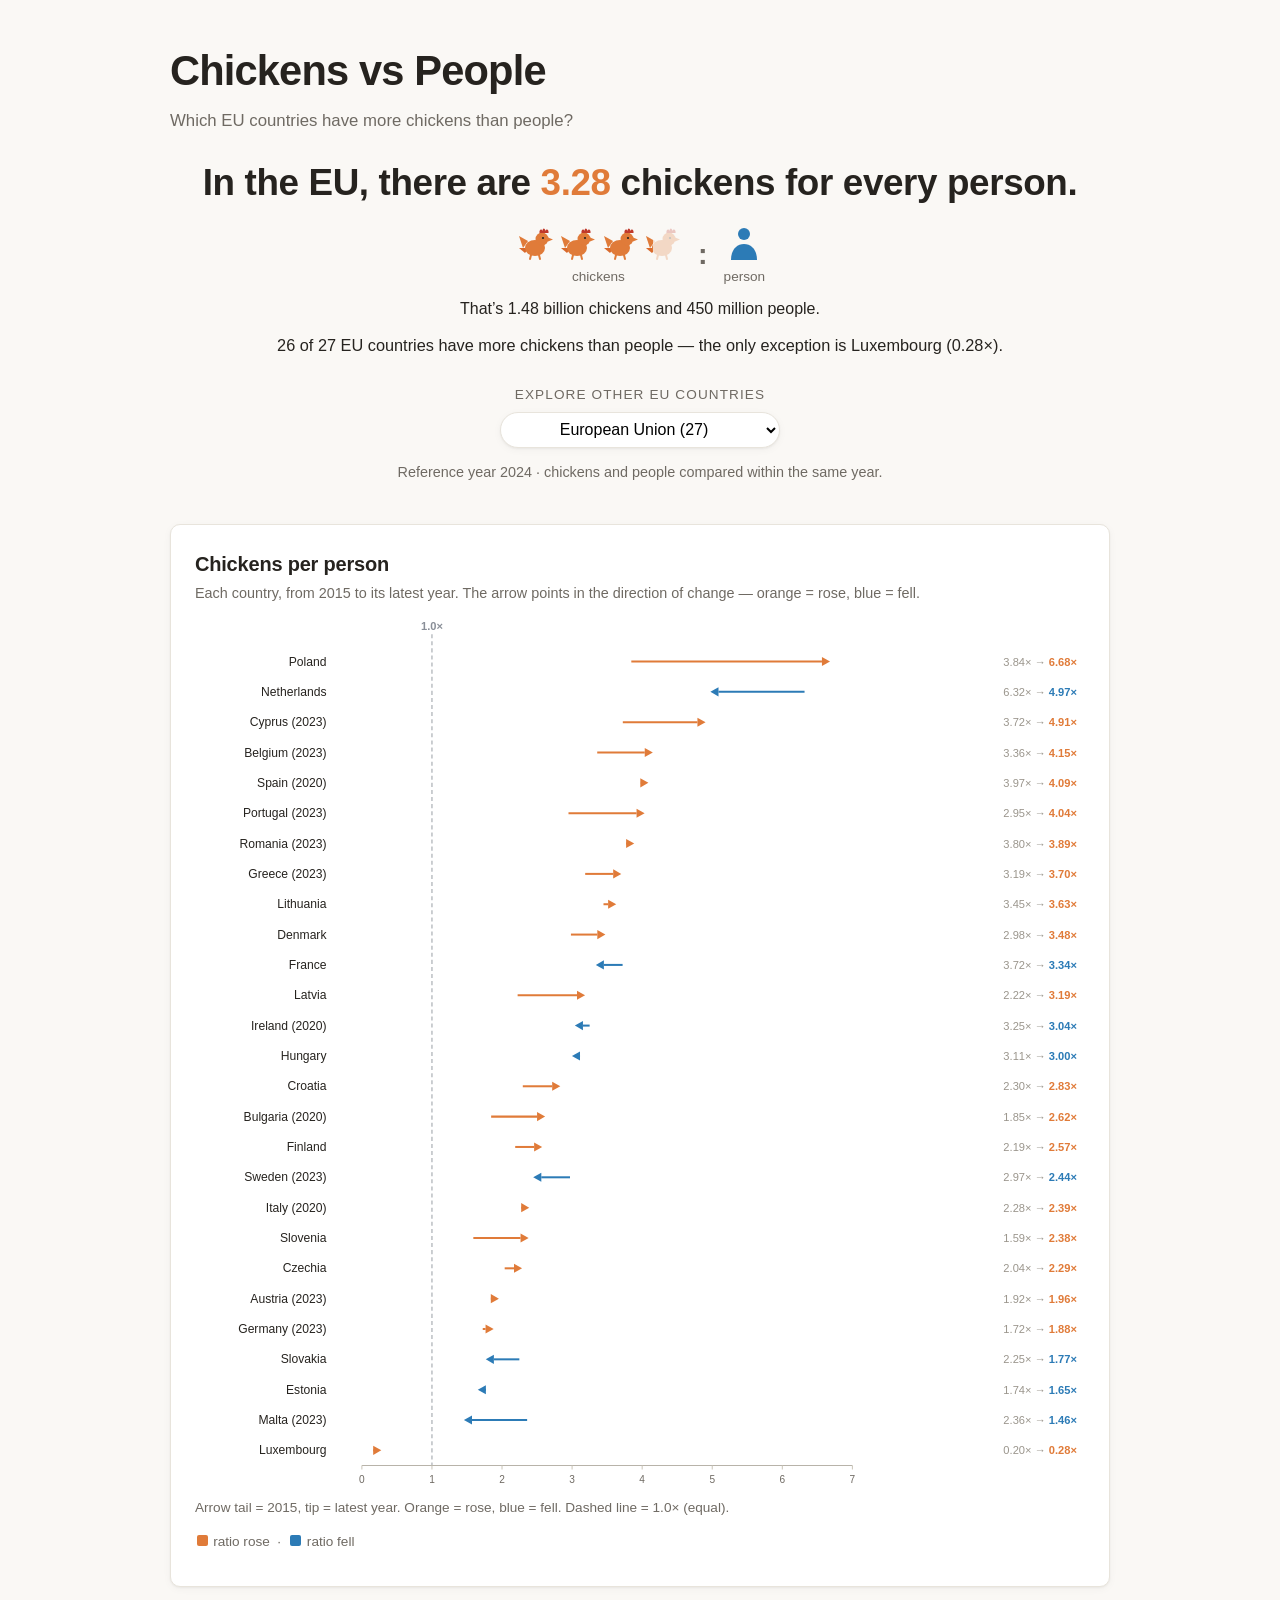
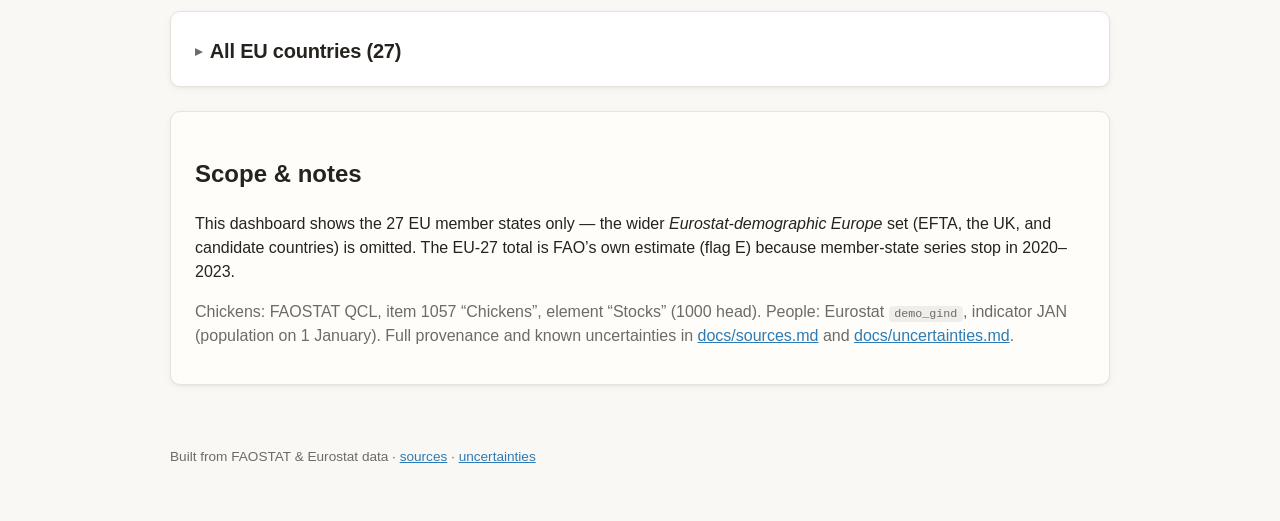
==== index.html @ c8134cc0 "Make the slopegraph responsive on mobile Below 800px render a readable HTML list (15px text, name + " ====
<!DOCTYPE html>
<html lang="en">
<head>
  <meta charset="UTF-8" />
  <meta name="viewport" content="width=device-width, initial-scale=1" />
  <title>Chickens vs People — EU</title>
  <meta name="description" content="Which EU countries have more chickens than people?" />
  <link rel="stylesheet" href="index.css?v=4" />
</head>
<body>
  <svg width="0" height="0" style="position:absolute" aria-hidden="true">
    <defs>
      <symbol id="icon-chicken" viewBox="0 0 40 40">
        <path d="M13 20 L4 15 L8 27 Z" fill="#e07b39"/>
        <path d="M14 27 L4 27 L10 32 Z" fill="#d96a2c"/>
        <line x1="16" y1="34" x2="15" y2="38" stroke="#e07b39" stroke-width="2" stroke-linecap="round"/>
        <line x1="24" y1="34" x2="25" y2="38" stroke="#e07b39" stroke-width="2" stroke-linecap="round"/>
        <ellipse cx="20" cy="27" rx="10" ry="8" fill="#e07b39"/>
        <circle cx="27" cy="18" r="6.5" fill="#e07b39"/>
        <path d="M24.5 12 C24 8.5 26.5 7.5 27.5 10 C27.5 6.5 30 6.5 30.5 10 C31.5 7.5 34 8.5 33.5 12 Z" fill="#c0392b"/>
        <path d="M33 16.5 L38 18.5 L33 20.5 Z" fill="#e07b39"/>
        <circle cx="28" cy="17" r="1.1" fill="#26231f"/>
      </symbol>
      <symbol id="icon-person" viewBox="0 0 40 40">
        <circle cx="20" cy="13" r="6" fill="#2c7bb6"/>
        <path d="M7 39 C7 29 12.5 23 20 23 C27.5 23 33 29 33 39 Z" fill="#2c7bb6"/>
      </symbol>
    </defs>
  </svg>

  <header class="masthead">
    <h1>Chickens&nbsp;vs&nbsp;People</h1>
    <p class="subtitle">Which EU countries have more chickens than people?</p>
  </header>

  <div id="load-error" class="banner" hidden>
    <strong>Couldn't load the data.</strong>
    <p id="load-error-detail"></p>
    <p>If you opened this page directly from disk (<code>file://</code>), your browser blocks
      <code>fetch()</code>. Serve the repo root instead — e.g. <code>python3 -m http.server</code>
      in the project root, then open <code>http://localhost:8000/dashboard/</code> —
      or view it on GitHub Pages.</p>
  </div>

  <main id="app" hidden>
    <section class="hero">
      <p class="hero__headline">In <span id="hero-who">the EU</span>, there are
        <span id="hero-ratio" class="hero__big">3.28</span>&nbsp;chickens for every&nbsp;person.</p>
      <div class="pictogram" role="img" aria-label="chickens for every person">
        <div class="pictogram__side">
          <div class="pictogram__icons" id="pictogram-icons"></div>
          <span class="pictogram__cap">chickens</span>
        </div>
        <span class="pictogram__sep">:</span>
        <div class="pictogram__side">
          <div class="pictogram__icons">
            <svg class="picto" viewBox="0 0 40 40" width="40" height="40"><use href="#icon-person"/></svg>
          </div>
          <span class="pictogram__cap">person</span>
        </div>
      </div>
      <p id="hero-eu" class="hero__eu"></p>
      <p id="hero-countline" class="hero__countline"></p>
      <div class="hero__explore">
        <label class="hero__explore-label" for="country-select">Explore other EU countries</label>
        <select id="country-select" aria-label="Select a country"></select>
      </div>
      <p id="hero-meta" class="hero__meta muted"></p>
    </section>

    <section class="panel">
      <div class="panel__head">
        <h2>Chickens per person</h2>
        <p class="muted">Each country, from 2015 to its latest year. The arrow points in the direction of
          change — orange = rose, blue = fell.</p>
      </div>
      <div id="slopechart" class="slopechart" role="img"
           aria-label="Chickens per person, 2015 to latest, by EU country"></div>
      <p class="muted chart-note">
        <span class="legend-dot legend-dot--up"></span> ratio rose &nbsp;&middot;&nbsp;
        <span class="legend-dot legend-dot--down"></span> ratio fell
      </p>
    </section>

    <section class="panel">
      <details class="accordion">
        <summary>All EU countries (27)</summary>
        <div class="accordion__body">
          <input id="search" class="search" type="search" placeholder="Search countries&hellip;"
                 autocomplete="off" aria-label="Search countries" />
          <div class="table-wrap">
            <table id="table" class="table">
              <thead>
                <tr>
                  <th class="num" scope="col">#</th>
                  <th scope="col" data-sort="name">Country</th>
                  <th class="num" scope="col" data-sort="year">Year</th>
                  <th class="num" scope="col" data-sort="chickens">Chickens</th>
                  <th class="num" scope="col" data-sort="population">People</th>
                  <th class="num" scope="col" data-sort="ratio">Ratio</th>
                </tr>
              </thead>
              <tbody id="tbody"></tbody>
            </table>
          </div>
          <p class="muted table-note">Click a column header to sort. A year badge marks a country whose
            chicken figure is from before 2024 (its FAOSTAT series ends there).</p>
        </div>
      </details>
    </section>

    <section class="panel note">
      <h2>Scope &amp; notes</h2>
      <p id="scope-note"></p>
      <p class="muted">Chickens: FAOSTAT QCL, item 1057 &ldquo;Chickens&rdquo;, element
        &ldquo;Stocks&rdquo; (1000 head). People: Eurostat <code>demo_gind</code>, indicator JAN
        (population on 1 January). Full provenance and known uncertainties in
        <a href="../docs/sources.md">docs/sources.md</a> and
        <a href="../docs/uncertainties.md">docs/uncertainties.md</a>.</p>
    </section>
  </main>

  <footer class="footer">
    <p>Built from FAOSTAT &amp; Eurostat data &middot;
      <a href="../docs/sources.md">sources</a> &middot;
      <a href="../docs/uncertainties.md">uncertainties</a></p>
  </footer>

  <script src="index.js?v=5"></script>
</body>
</html>
---- index.css ----
:root {
  --bg: #faf8f5;
  --panel: #ffffff;
  --ink: #26231f;
  --muted: #6f6a63;
  --line: #e8e4dc;
  --win: #e07b39;   /* orange: more chickens than people */
  --lose: #2c7bb6;  /* blue:  more people than chickens */
  --up: #e07b39;    /* orange: ratio rose */
  --down: #2c7bb6;  /* blue:   ratio fell */
  --threshold: #8a8f98;
  --badge-bg: #f4e2c8;
  --badge-ink: #8a5a16;
  --radius: 10px;
  --shadow: 0 1px 2px rgba(38, 35, 31, 0.05), 0 2px 8px rgba(38, 35, 31, 0.04);
}

* { box-sizing: border-box; }

html { -webkit-text-size-adjust: 100%; }

body {
  margin: 0;
  font-family: -apple-system, BlinkMacSystemFont, "Segoe UI", Roboto, Helvetica, Arial, sans-serif;
  color: var(--ink);
  background: var(--bg);
  line-height: 1.5;
}

a { color: var(--lose); }
a:hover { text-decoration-thickness: 2px; }

.muted { color: var(--muted); }

.masthead {
  max-width: 980px;
  margin: 0 auto;
  padding: 2.5rem 1.25rem 0.25rem;
}
.masthead h1 {
  margin: 0;
  font-size: clamp(1.8rem, 4vw, 2.6rem);
  letter-spacing: -0.02em;
}
.masthead .subtitle {
  margin: 0.35rem 0 0;
  color: var(--muted);
  font-size: 1.05rem;
}

.banner {
  max-width: 980px;
  margin: 1.25rem auto 0;
  padding: 1rem 1.25rem;
  background: #fdeceb;
  border: 1px solid #f3c2bd;
  border-radius: var(--radius);
  color: #7a2a22;
}
.banner p { margin: 0.4rem 0; }
.banner code, .note code, .footer code {
  background: rgba(0, 0, 0, 0.06);
  padding: 0.05rem 0.35rem;
  border-radius: 4px;
  font-size: 0.9em;
}

main {
  max-width: 980px;
  margin: 0 auto;
  padding: 0 1.25rem 3rem;
}

/* ---- Hero ---- */
.hero {
  padding: 1.5rem 0 1rem;
  text-align: center;
}
.hero__headline {
  margin: 0 auto;
  max-width: 26em;
  font-size: clamp(1.5rem, 3.6vw, 2.3rem);
  font-weight: 700;
  letter-spacing: -0.01em;
  line-height: 1.2;
}
.hero__big {
  color: var(--win);
  font-weight: 800;
  font-variant-numeric: tabular-nums;
}
.hero__eu { margin: 0.6rem 0 0; font-size: 1rem; }
.hero__countline { margin: 0.75rem 0 0; font-size: 1.02rem; }

.hero__explore {
  margin-top: 1.75rem;
  display: flex;
  flex-direction: column;
  align-items: center;
  gap: 0.4rem;
}
.hero__explore-label {
  font-size: 0.85rem;
  color: var(--muted);
  text-transform: uppercase;
  letter-spacing: 0.08em;
}
.hero__explore select {
  font: inherit;
  padding: 0.45rem 0.8rem;
  border: 1px solid var(--line);
  border-radius: 999px;
  background: #fff;
  max-width: 280px;
  width: 100%;
  text-align: center;
  cursor: pointer;
  box-shadow: var(--shadow);
}
.hero__explore select:focus { outline: 2px solid var(--lose); outline-offset: 1px; }

.hero__meta { margin: 0.9rem 0 0; font-size: 0.9rem; }

/* ---- Pictogram ---- */
.pictogram {
  display: flex;
  align-items: center;
  justify-content: center;
  gap: 1rem;
  margin: 1rem auto 0;
}
.pictogram__side {
  display: flex;
  flex-direction: column;
  align-items: center;
  gap: 0.35rem;
}
.pictogram__icons {
  display: flex;
  flex-direction: row;
  align-items: center;
  justify-content: center;
  gap: 0.15rem;
  flex-wrap: nowrap;
}
.picto {
  width: 40px;
  height: 40px;
  flex: 0 0 auto;
  display: block;
}
.pictogram__sep {
  font-size: 1.8rem;
  font-weight: 700;
  color: var(--muted);
  line-height: 1;
}
.pictogram__cap {
  font-size: 0.85rem;
  color: var(--muted);
}

/* ---- Panels ---- */
.panel {
  background: var(--panel);
  border: 1px solid var(--line);
  border-radius: var(--radius);
  box-shadow: var(--shadow);
  padding: 1.5rem 1.5rem 1.25rem;
  margin-top: 1.5rem;
}
.panel__head { margin-bottom: 0.5rem; }
.panel__head h2 { margin: 0; font-size: 1.25rem; letter-spacing: -0.01em; }
.panel__head p { margin: 0.25rem 0 0; font-size: 0.9rem; }
.panel.note { background: #fffdf9; }

/* ---- Slopegraph ---- */
.slopechart { margin-top: 0.75rem; }
.slope__svg {
  width: 100%;
  height: auto;
  display: block;
}
.slope-threshold {
  stroke: #9aa0a6;
  stroke-width: 1;
  stroke-dasharray: 4 3;
}
.slope-threshold-label {
  fill: #8a8f98;
  font-size: 11px;
  font-weight: 600;
}
.slope-axis { stroke: #b8b3a9; stroke-width: 1; }
.slope-tick { stroke: #c9c4b8; stroke-width: 1; }
.slope-ticklabel { fill: #6f6a63; font-size: 10px; }
.slope-line { stroke-width: 2; }
.slope-arrow { stroke: none; }
.slope-flat { stroke: #ffffff; stroke-width: 1; }
.slope-name {
  fill: var(--ink);
  font-size: 12px;
}
.slope-vals {
  fill: #9a958c;
  font-size: 11px;
  font-variant-numeric: tabular-nums;
}
.slope-vals--end { font-weight: 600; }
.slope-note { margin-top: 0.4rem; font-size: 0.85rem; }

/* ---- Slopegraph: mobile list ---- */
.m-slope { list-style: none; margin: 0.25rem 0 0; padding: 0; }
.m-slope__row {
  display: flex;
  align-items: center;
  gap: 0.6rem;
  padding: 0.45rem 0;
  border-bottom: 1px solid var(--line);
  font-size: 0.95rem;
}
.m-slope__row:last-child { border-bottom: none; }
.m-slope__name {
  flex: 1 1 auto;
  min-width: 0;
  overflow-wrap: break-word;
  font-weight: 500;
}
.m-slope__vals {
  white-space: nowrap;
  font-variant-numeric: tabular-nums;
  color: var(--muted);
}
.m-slope__vals b { font-weight: 700; }
.m-slope__glyph { font-size: 0.75em; line-height: 1; }

.chart-note { margin-top: 0.75rem; font-size: 0.85rem; }
.legend-dot {
  display: inline-block;
  width: 0.7rem;
  height: 0.7rem;
  border-radius: 2px;
  vertical-align: baseline;
  margin: 0 0.1rem;
}
.legend-dot--up { background: var(--up); }
.legend-dot--down { background: var(--down); }

/* ---- Accordion / table ---- */
.accordion summary {
  cursor: pointer;
  font-size: 1.25rem;
  font-weight: 600;
  letter-spacing: -0.01em;
  list-style: none;
  display: flex;
  align-items: center;
  gap: 0.5rem;
}
.accordion summary::-webkit-details-marker { display: none; }
.accordion summary::before {
  content: '\25B8';
  color: var(--muted);
  font-size: 0.9rem;
  transition: transform 0.15s ease;
}
.accordion[open] summary::before { transform: rotate(90deg); }
.accordion__body { margin-top: 0.9rem; }

.search {
  font: inherit;
  padding: 0.45rem 0.75rem;
  border: 1px solid var(--line);
  border-radius: 8px;
  min-width: 220px;
  margin-bottom: 0.75rem;
}
.search:focus { outline: 2px solid var(--lose); outline-offset: 1px; }

.table-wrap { overflow-x: auto; }
.table {
  width: 100%;
  border-collapse: collapse;
  font-size: 0.92rem;
}
.table th, .table td {
  padding: 0.5rem 0.65rem;
  text-align: left;
  border-bottom: 1px solid var(--line);
  white-space: nowrap;
}
.table th {
  font-weight: 600;
  color: var(--muted);
  font-size: 0.78rem;
  text-transform: uppercase;
  letter-spacing: 0.04em;
  position: sticky;
  top: 0;
  background: var(--panel);
}
.table th.num, .table td.num {
  text-align: right;
  font-variant-numeric: tabular-nums;
}
.table th[data-sort] { cursor: pointer; user-select: none; }
.table th[data-sort]:hover { color: var(--ink); }
.table th[data-dir="desc"]::after { content: " \2193"; }
.table th[data-dir="asc"]::after { content: " \2191"; }

.table tbody tr.row:hover { background: #f6f3ee; }

.table-note { margin-top: 0.75rem; font-size: 0.85rem; }

.year-badge {
  display: inline-block;
  margin-left: 0.4rem;
  padding: 0 0.35rem;
  border-radius: 5px;
  background: var(--badge-bg);
  color: var(--badge-ink);
  font-size: 0.72rem;
  font-weight: 600;
  vertical-align: 0.05em;
}

/* ---- Footer ---- */
.footer {
  max-width: 980px;
  margin: 0 auto;
  padding: 0 1.25rem 2.5rem;
  color: var(--muted);
  font-size: 0.85rem;
}

@media (max-width: 640px) {
  .hero__headline { font-size: 1.3rem; }
  .picto { width: 30px; height: 30px; }
  .table th, .table td { padding: 0.4rem 0.45rem; font-size: 0.85rem; }
}
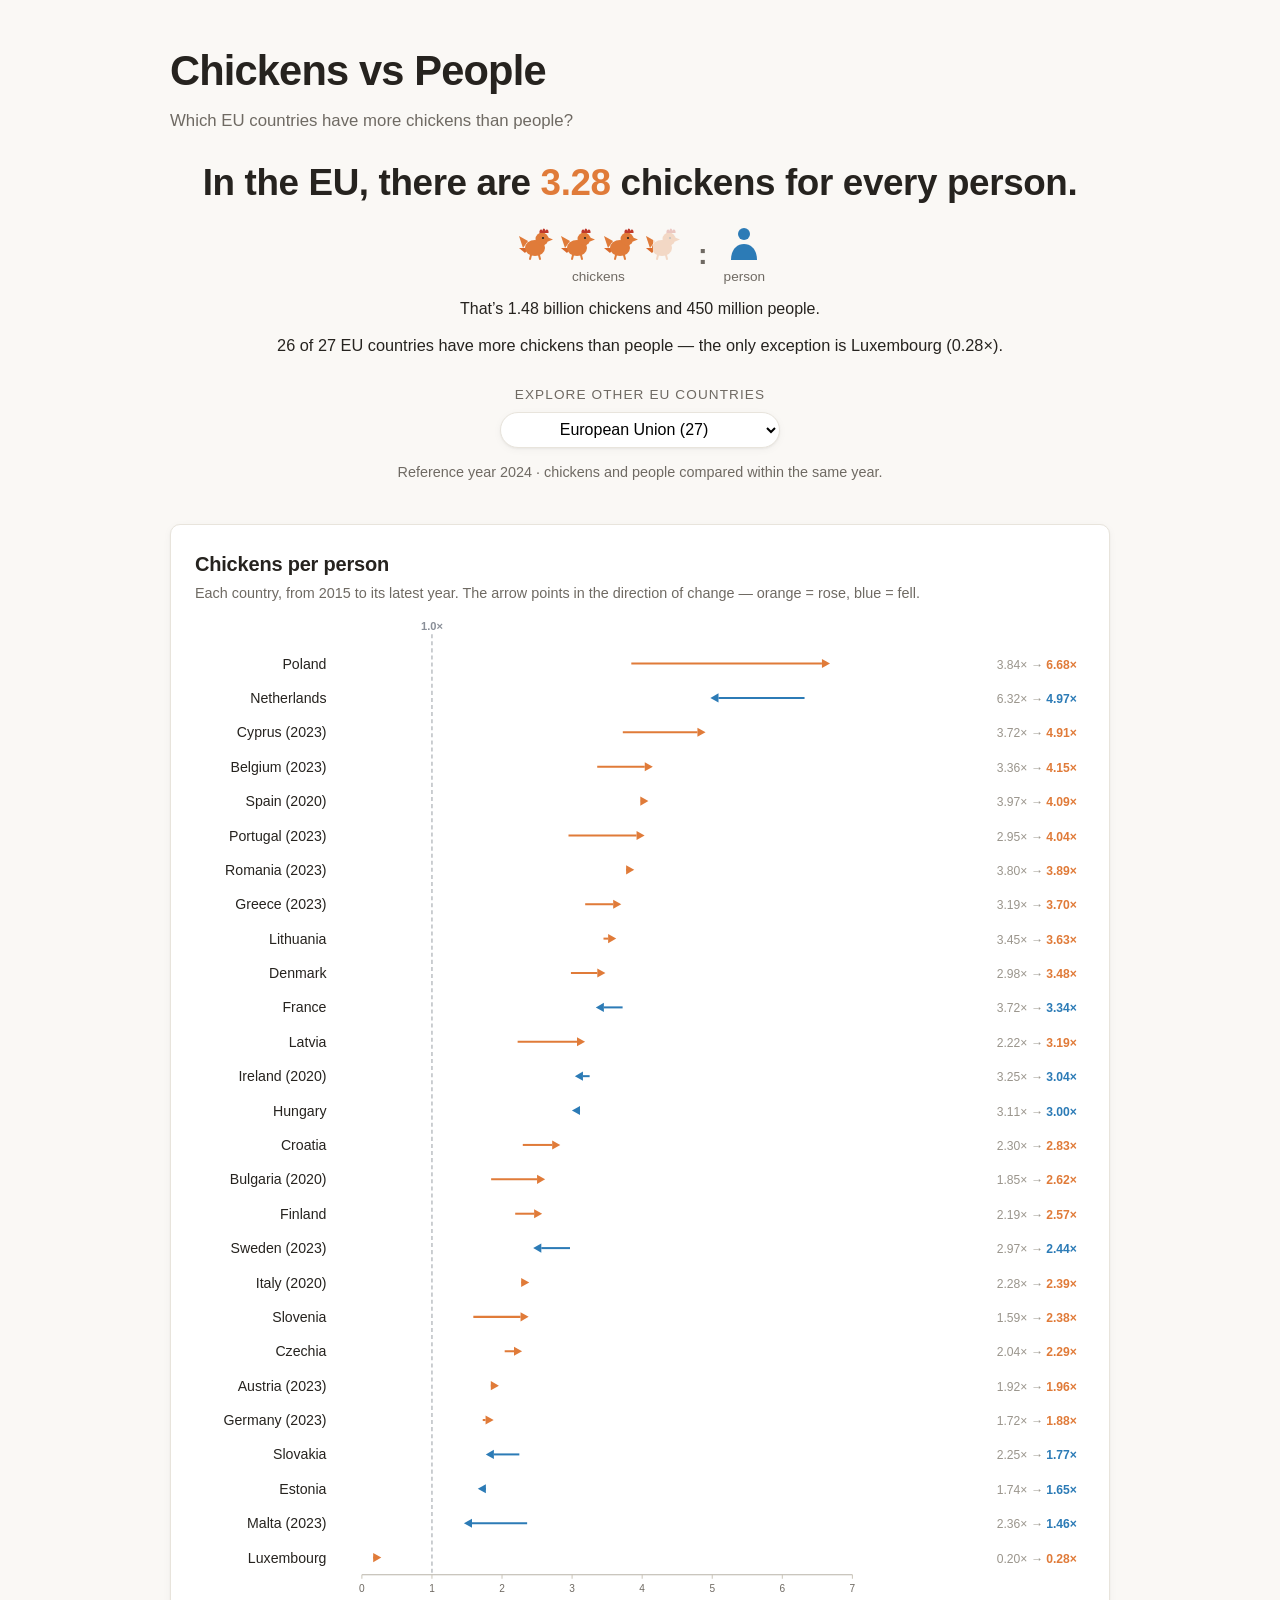
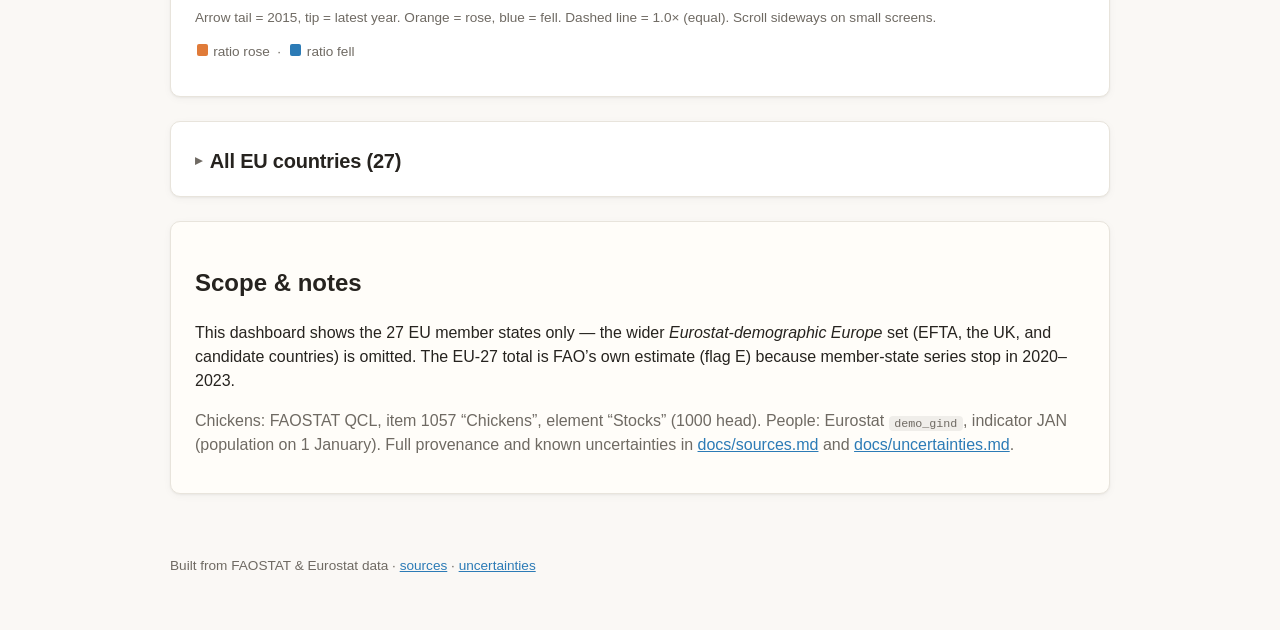
==== commit 3aaa1031: "Make the slopegraph responsive (scroll on narrow screens) - Wrap the SVG in an overflow-x scroll con" ====
--- a/index.html
+++ b/index.html
@@ -5,7 +5,7 @@
   <meta name="viewport" content="width=device-width, initial-scale=1" />
   <title>Chickens vs People — EU</title>
   <meta name="description" content="Which EU countries have more chickens than people?" />
-  <link rel="stylesheet" href="index.css?v=4" />
+  <link rel="stylesheet" href="index.css?v=5" />
 </head>
 <body>
   <svg width="0" height="0" style="position:absolute" aria-hidden="true">
@@ -126,6 +126,6 @@
       <a href="../docs/uncertainties.md">uncertainties</a></p>
   </footer>
 
-  <script src="index.js?v=5"></script>
+  <script src="index.js?v=6"></script>
 </body>
 </html>
--- a/index.css
+++ b/index.css
@@ -176,8 +176,13 @@
 
 /* ---- Slopegraph ---- */
 .slopechart { margin-top: 0.75rem; }
+.slope-scroll {
+  overflow-x: auto;
+  -webkit-overflow-scrolling: touch;
+}
 .slope__svg {
   width: 100%;
+  min-width: 800px; /* keep text readable on narrow screens (scroll instead of shrink) */
   height: auto;
   display: block;
 }
@@ -199,11 +204,11 @@
 .slope-flat { stroke: #ffffff; stroke-width: 1; }
 .slope-name {
   fill: var(--ink);
-  font-size: 12px;
+  font-size: 14px;
 }
 .slope-vals {
   fill: #9a958c;
-  font-size: 11px;
+  font-size: 12px;
   font-variant-numeric: tabular-nums;
 }
 .slope-vals--end { font-weight: 600; }
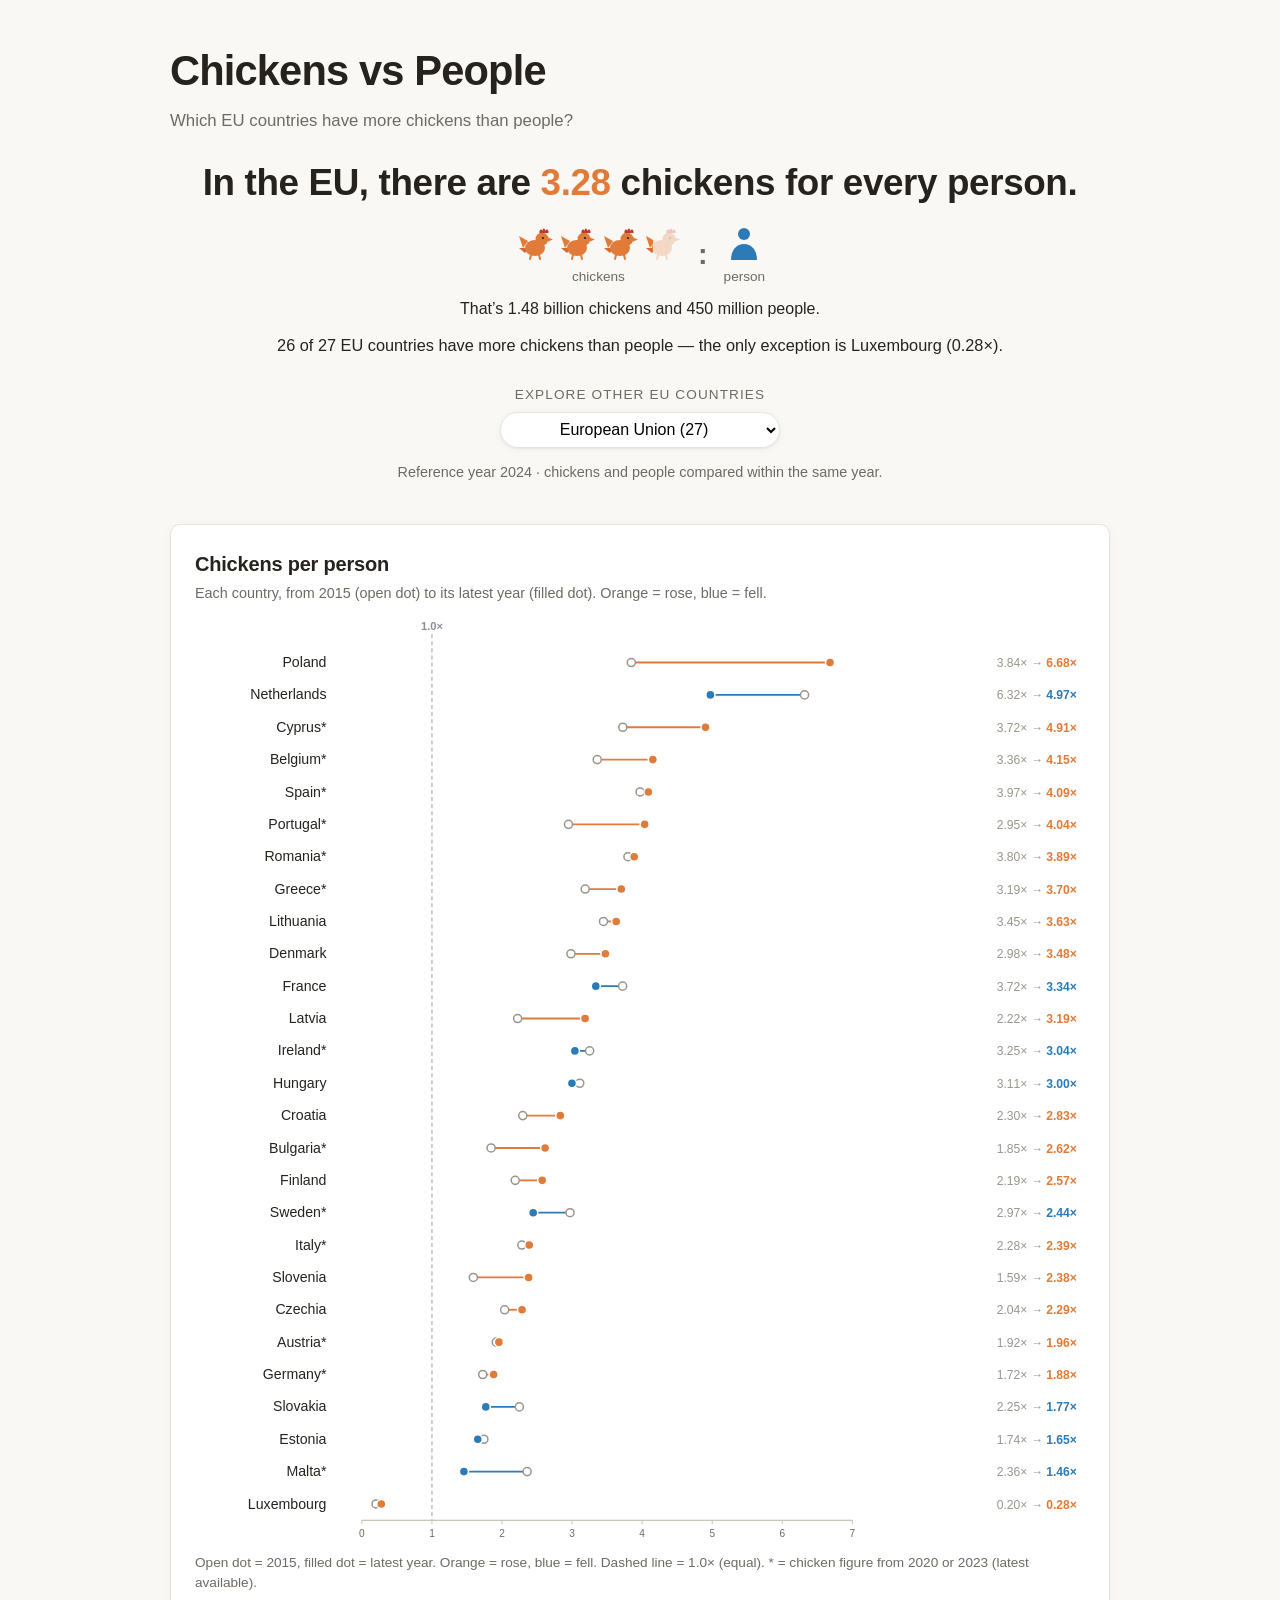
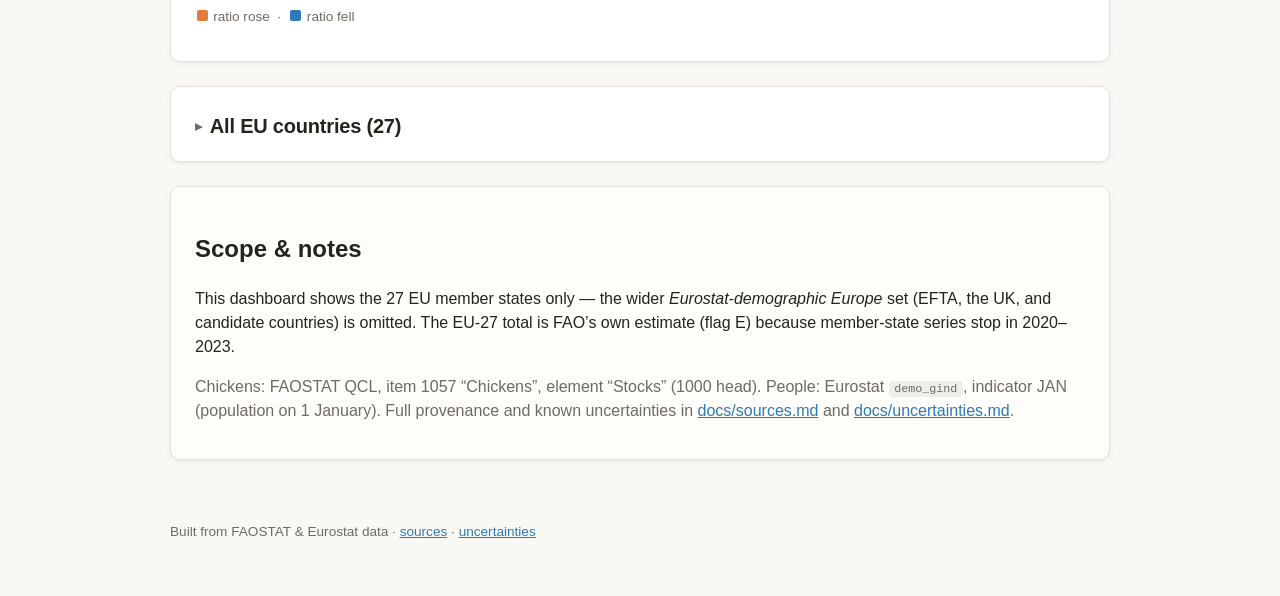
==== commit 0b404dc7: "Slopegraph: two-dot range, keep plot on all sizes, asterisk years - Replace the arrows with a two-do" ====
--- a/index.html
+++ b/index.html
@@ -5,7 +5,7 @@
   <meta name="viewport" content="width=device-width, initial-scale=1" />
   <title>Chickens vs People — EU</title>
   <meta name="description" content="Which EU countries have more chickens than people?" />
-  <link rel="stylesheet" href="index.css?v=5" />
+  <link rel="stylesheet" href="index.css?v=6" />
 </head>
 <body>
   <svg width="0" height="0" style="position:absolute" aria-hidden="true">
@@ -71,8 +71,8 @@
     <section class="panel">
       <div class="panel__head">
         <h2>Chickens per person</h2>
-        <p class="muted">Each country, from 2015 to its latest year. The arrow points in the direction of
-          change — orange = rose, blue = fell.</p>
+        <p class="muted">Each country, from 2015 (open dot) to its latest year (filled dot).
+          Orange = rose, blue = fell.</p>
       </div>
       <div id="slopechart" class="slopechart" role="img"
            aria-label="Chickens per person, 2015 to latest, by EU country"></div>
@@ -126,6 +126,6 @@
       <a href="../docs/uncertainties.md">uncertainties</a></p>
   </footer>
 
-  <script src="index.js?v=6"></script>
+  <script src="index.js?v=7"></script>
 </body>
 </html>
--- a/index.css
+++ b/index.css
@@ -199,9 +199,16 @@
 .slope-axis { stroke: #b8b3a9; stroke-width: 1; }
 .slope-tick { stroke: #c9c4b8; stroke-width: 1; }
 .slope-ticklabel { fill: #6f6a63; font-size: 10px; }
-.slope-line { stroke-width: 2; }
-.slope-arrow { stroke: none; }
-.slope-flat { stroke: #ffffff; stroke-width: 1; }
+.slope-line { stroke-width: 1.8; }
+.slope-dot {
+  fill: #ffffff;
+  stroke: #9a958c;
+  stroke-width: 1.5;
+}
+.slope-dot--end {
+  stroke: #ffffff;
+  stroke-width: 1.5;
+}
 .slope-name {
   fill: var(--ink);
   font-size: 14px;
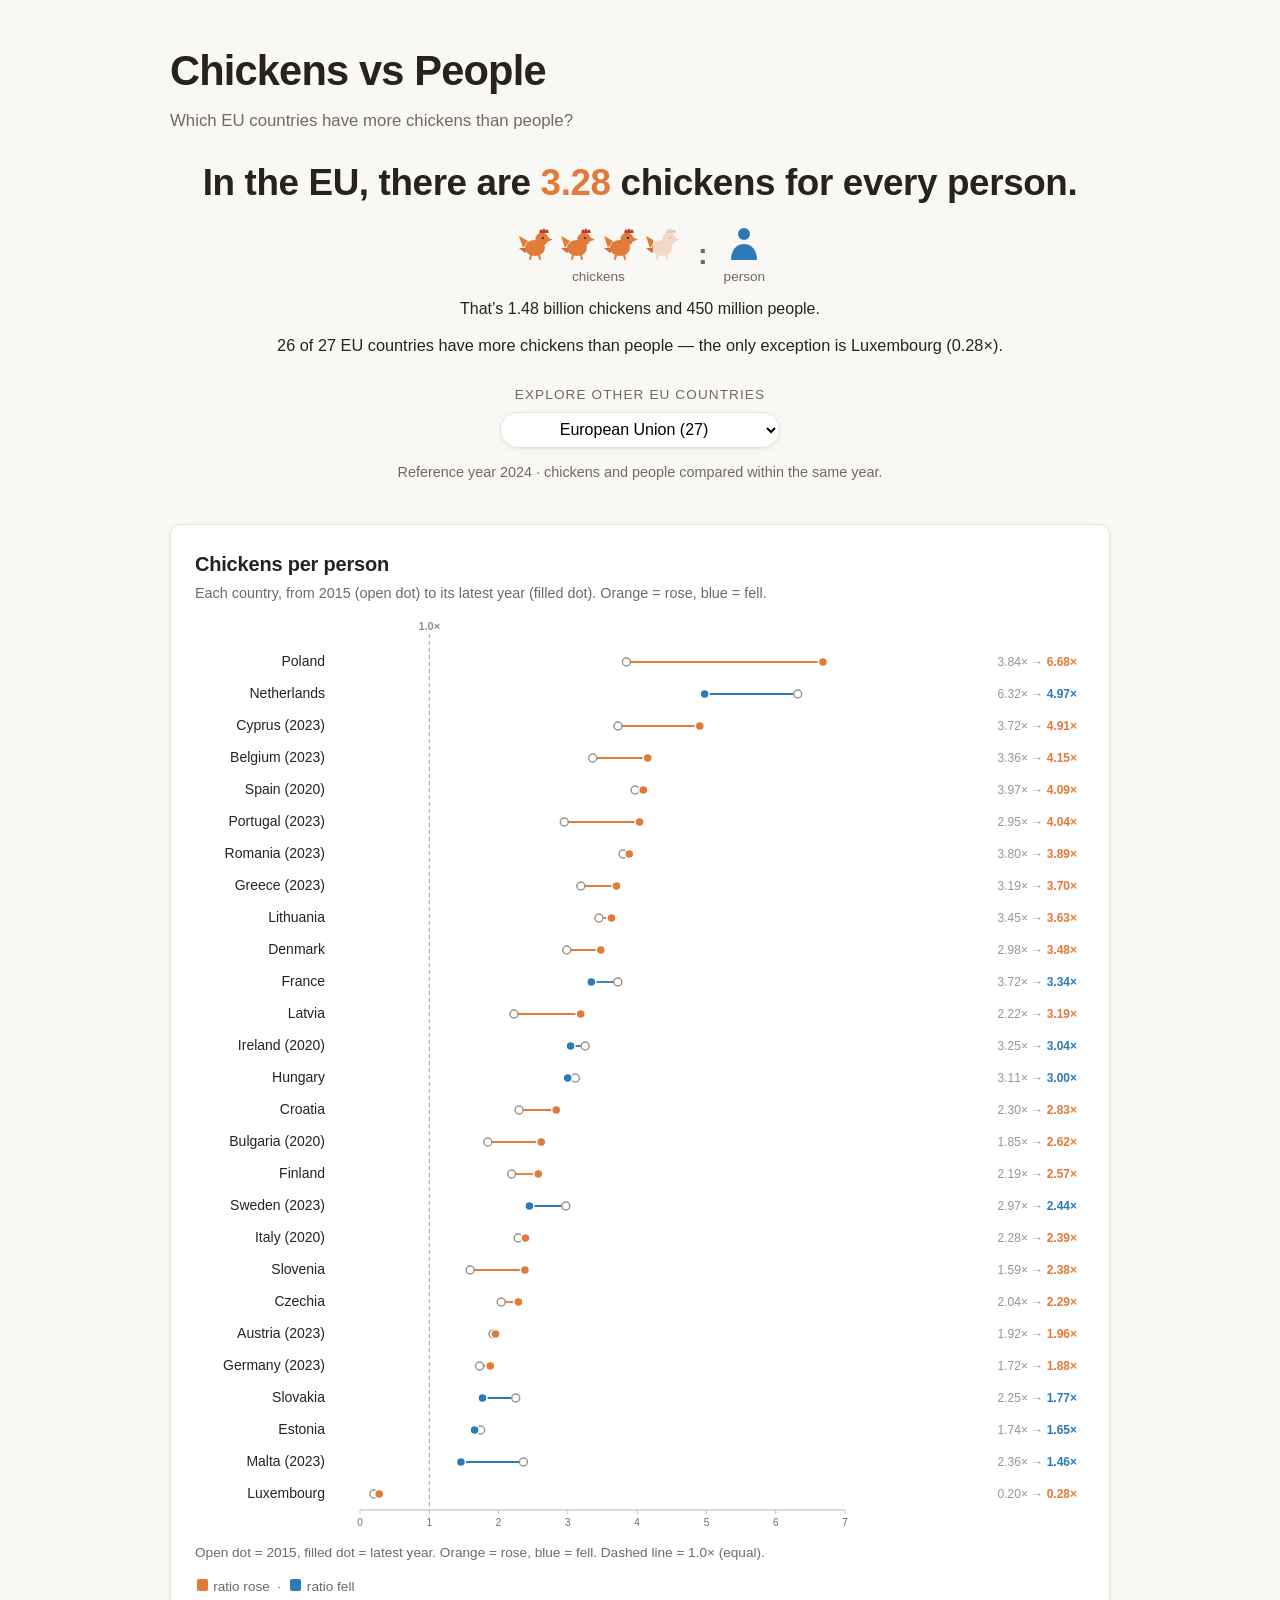
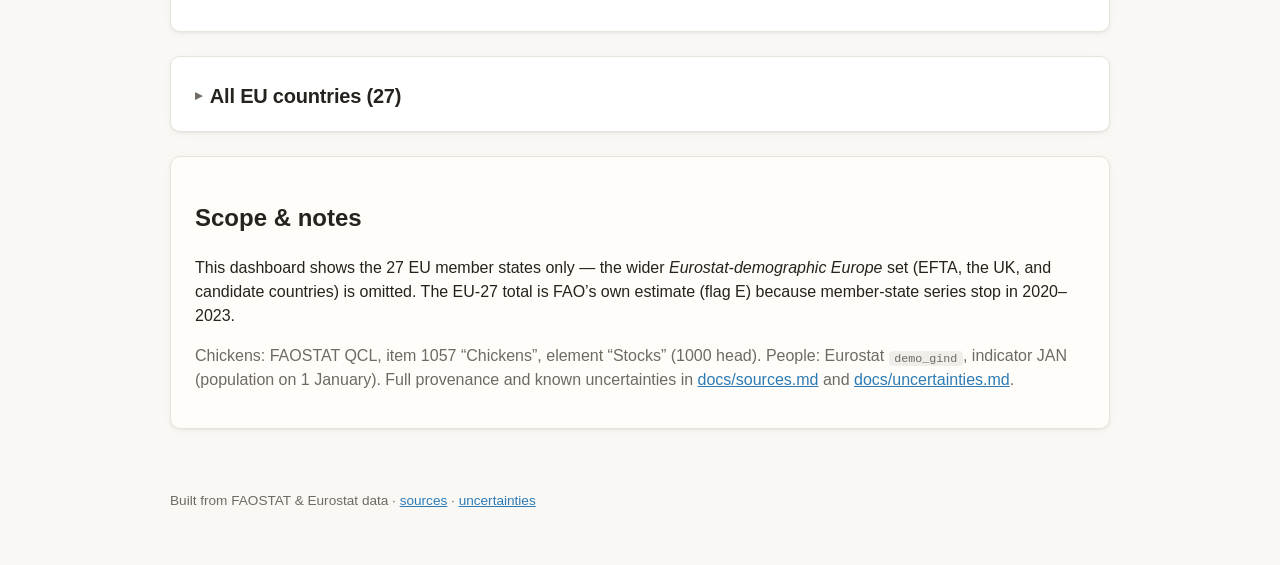
==== commit 090a3486: "Make the slopegraph responsive (fit, no scroll) - Measure the container width and lay out a compact " ====
--- a/index.html
+++ b/index.html
@@ -5,7 +5,7 @@
   <meta name="viewport" content="width=device-width, initial-scale=1" />
   <title>Chickens vs People — EU</title>
   <meta name="description" content="Which EU countries have more chickens than people?" />
-  <link rel="stylesheet" href="index.css?v=6" />
+  <link rel="stylesheet" href="index.css?v=7" />
 </head>
 <body>
   <svg width="0" height="0" style="position:absolute" aria-hidden="true">
@@ -126,6 +126,6 @@
       <a href="../docs/uncertainties.md">uncertainties</a></p>
   </footer>
 
-  <script src="index.js?v=7"></script>
+  <script src="index.js?v=8"></script>
 </body>
 </html>
--- a/index.css
+++ b/index.css
@@ -176,13 +176,8 @@
 
 /* ---- Slopegraph ---- */
 .slopechart { margin-top: 0.75rem; }
-.slope-scroll {
-  overflow-x: auto;
-  -webkit-overflow-scrolling: touch;
-}
 .slope__svg {
   width: 100%;
-  min-width: 800px; /* keep text readable on narrow screens (scroll instead of shrink) */
   height: auto;
   display: block;
 }
@@ -220,31 +215,6 @@
 }
 .slope-vals--end { font-weight: 600; }
 .slope-note { margin-top: 0.4rem; font-size: 0.85rem; }
-
-/* ---- Slopegraph: mobile list ---- */
-.m-slope { list-style: none; margin: 0.25rem 0 0; padding: 0; }
-.m-slope__row {
-  display: flex;
-  align-items: center;
-  gap: 0.6rem;
-  padding: 0.45rem 0;
-  border-bottom: 1px solid var(--line);
-  font-size: 0.95rem;
-}
-.m-slope__row:last-child { border-bottom: none; }
-.m-slope__name {
-  flex: 1 1 auto;
-  min-width: 0;
-  overflow-wrap: break-word;
-  font-weight: 500;
-}
-.m-slope__vals {
-  white-space: nowrap;
-  font-variant-numeric: tabular-nums;
-  color: var(--muted);
-}
-.m-slope__vals b { font-weight: 700; }
-.m-slope__glyph { font-size: 0.75em; line-height: 1; }
 
 .chart-note { margin-top: 0.75rem; font-size: 0.85rem; }
 .legend-dot {
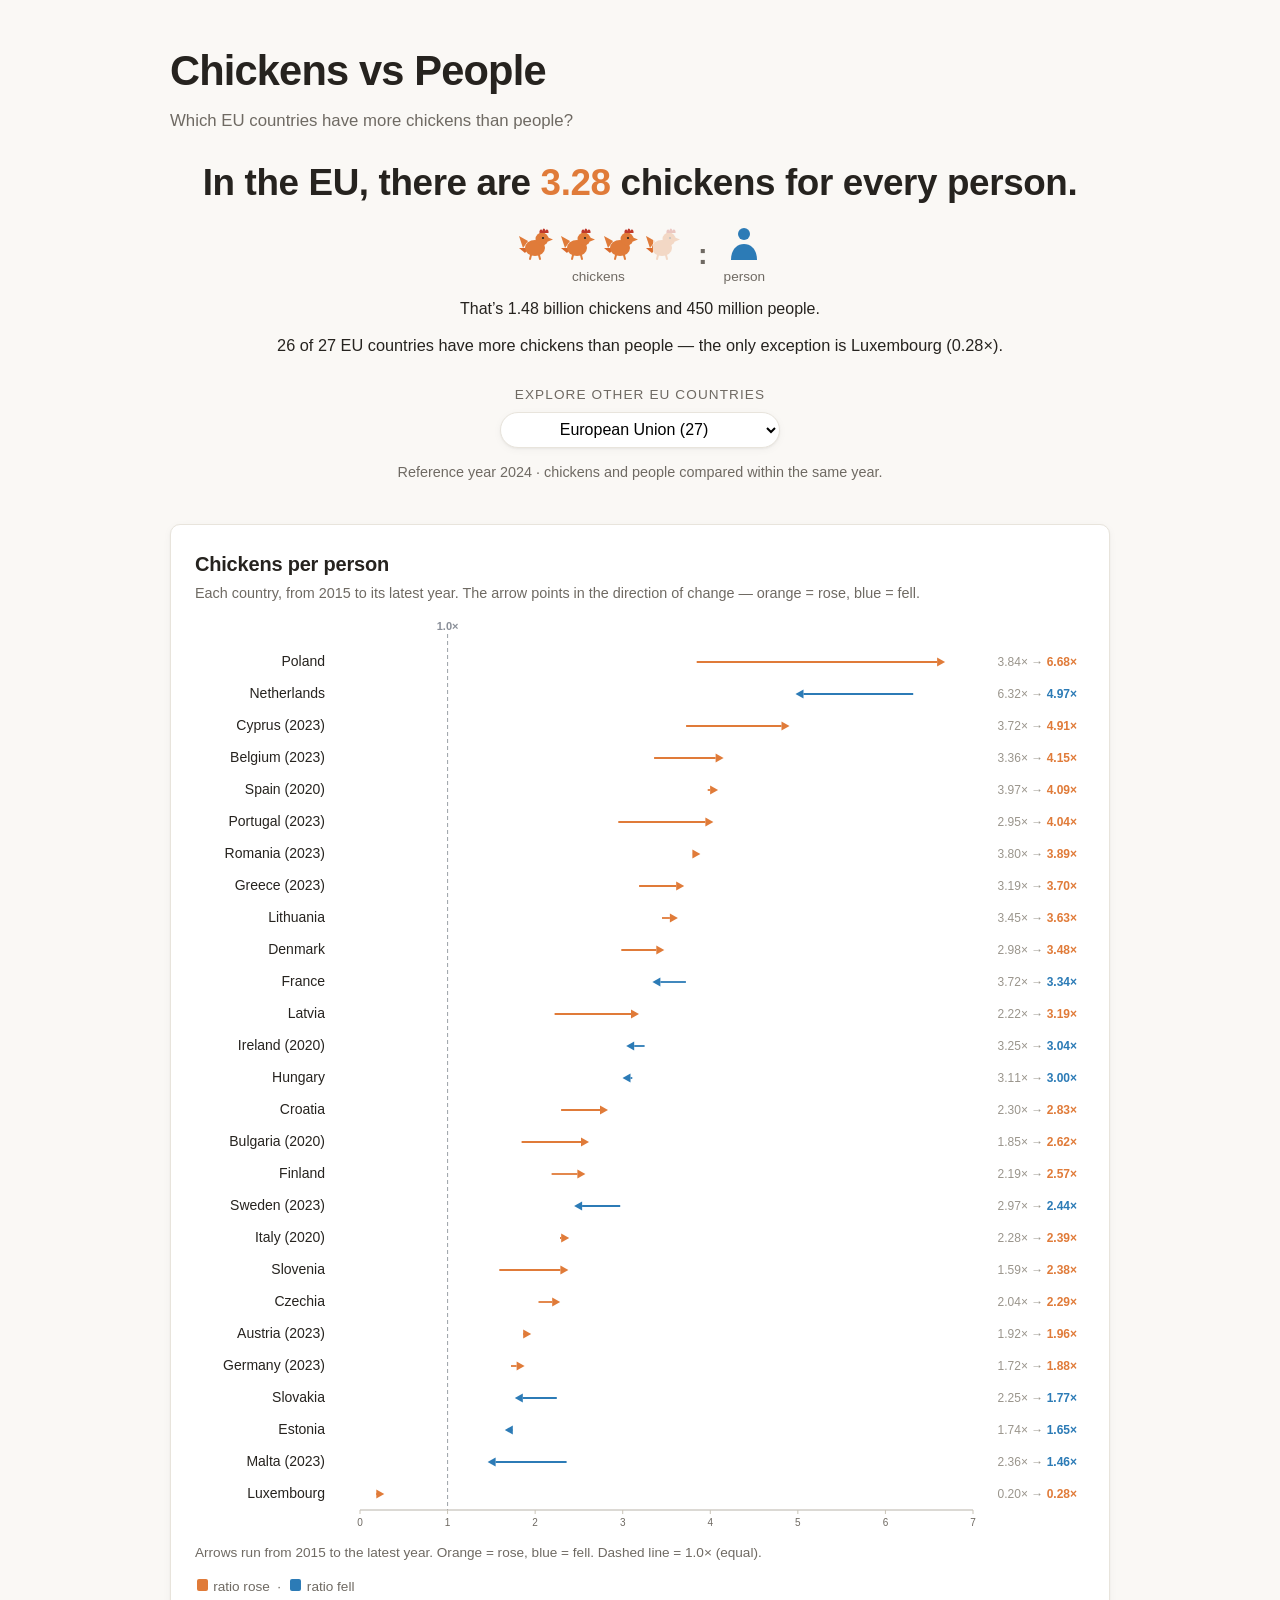
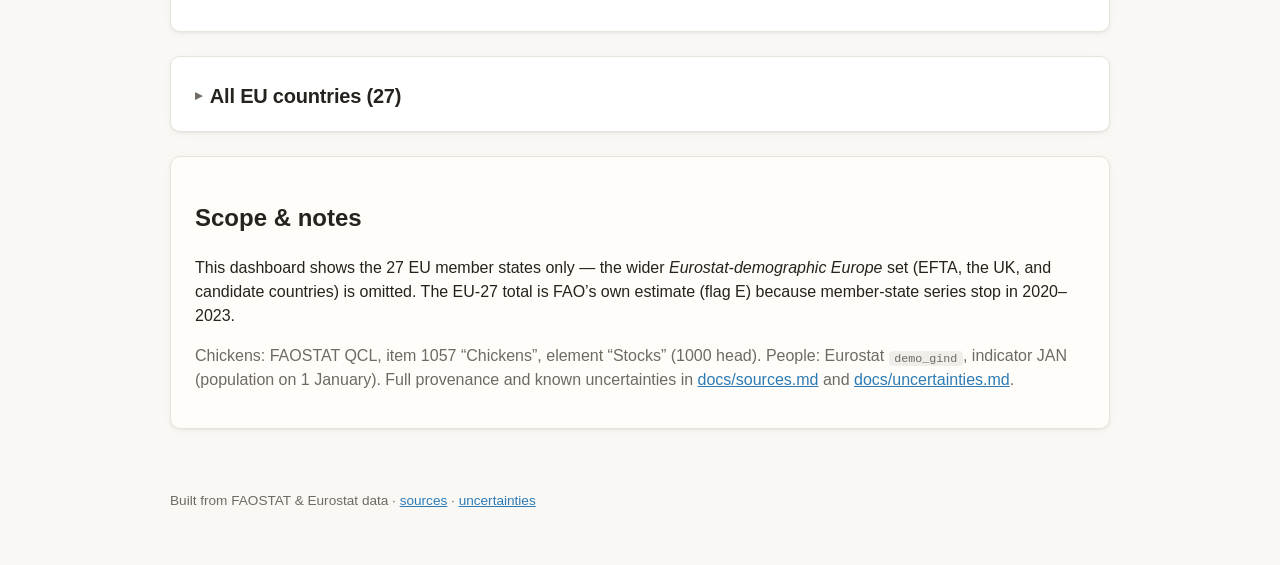
==== commit 03233219: "Revert slopegraph to arrows; keep chart contained; trim mobile padding - Replace the two-dot range w" ====
--- a/index.html
+++ b/index.html
@@ -5,7 +5,7 @@
   <meta name="viewport" content="width=device-width, initial-scale=1" />
   <title>Chickens vs People — EU</title>
   <meta name="description" content="Which EU countries have more chickens than people?" />
-  <link rel="stylesheet" href="index.css?v=7" />
+  <link rel="stylesheet" href="index.css?v=8" />
 </head>
 <body>
   <svg width="0" height="0" style="position:absolute" aria-hidden="true">
@@ -71,8 +71,8 @@
     <section class="panel">
       <div class="panel__head">
         <h2>Chickens per person</h2>
-        <p class="muted">Each country, from 2015 (open dot) to its latest year (filled dot).
-          Orange = rose, blue = fell.</p>
+        <p class="muted">Each country, from 2015 to its latest year. The arrow points in the
+          direction of change — orange = rose, blue = fell.</p>
       </div>
       <div id="slopechart" class="slopechart" role="img"
            aria-label="Chickens per person, 2015 to latest, by EU country"></div>
@@ -126,6 +126,6 @@
       <a href="../docs/uncertainties.md">uncertainties</a></p>
   </footer>
 
-  <script src="index.js?v=8"></script>
+  <script src="index.js?v=9"></script>
 </body>
 </html>
--- a/index.css
+++ b/index.css
@@ -195,15 +195,7 @@
 .slope-tick { stroke: #c9c4b8; stroke-width: 1; }
 .slope-ticklabel { fill: #6f6a63; font-size: 10px; }
 .slope-line { stroke-width: 1.8; }
-.slope-dot {
-  fill: #ffffff;
-  stroke: #9a958c;
-  stroke-width: 1.5;
-}
-.slope-dot--end {
-  stroke: #ffffff;
-  stroke-width: 1.5;
-}
+.slope-arrow { stroke: none; }
 .slope-name {
   fill: var(--ink);
   font-size: 14px;
@@ -318,5 +310,6 @@
 @media (max-width: 640px) {
   .hero__headline { font-size: 1.3rem; }
   .picto { width: 30px; height: 30px; }
+  .panel { padding: 1.25rem 0.9rem 1rem; }
   .table th, .table td { padding: 0.4rem 0.45rem; font-size: 0.85rem; }
 }
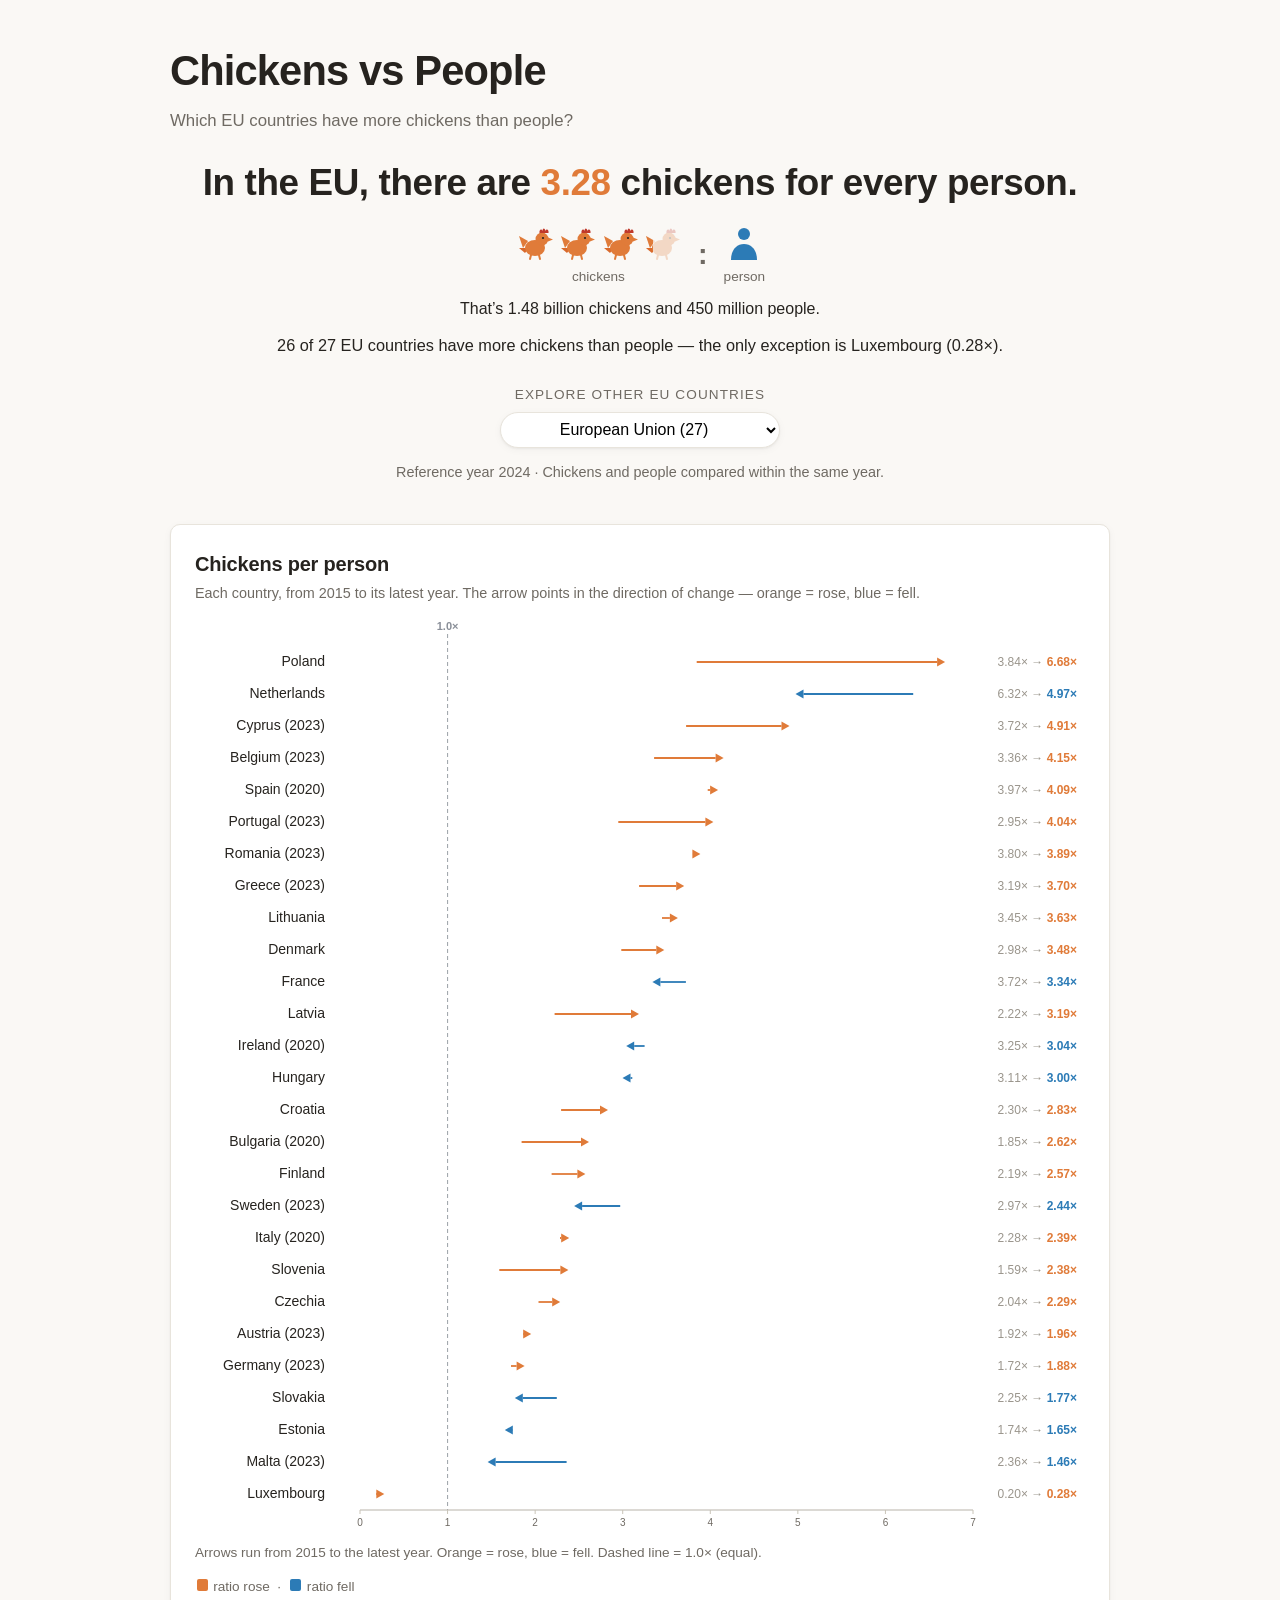
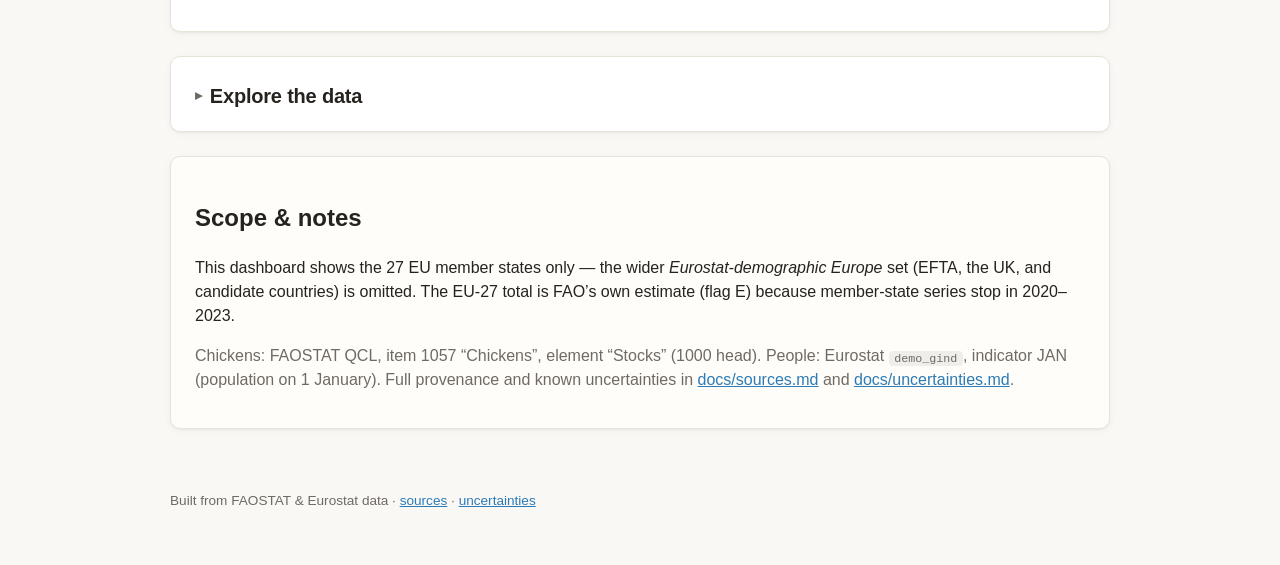
==== commit 1b269aad: "Rename accordion and clarify the year note - Rename the accordion summary to 'Explore the data'. - R" ====
--- a/index.html
+++ b/index.html
@@ -84,7 +84,7 @@
 
     <section class="panel">
       <details class="accordion">
-        <summary>All EU countries (27)</summary>
+        <summary>Explore the data</summary>
         <div class="accordion__body">
           <input id="search" class="search" type="search" placeholder="Search countries&hellip;"
                  autocomplete="off" aria-label="Search countries" />
@@ -126,6 +126,6 @@
       <a href="../docs/uncertainties.md">uncertainties</a></p>
   </footer>
 
-  <script src="index.js?v=9"></script>
+  <script src="index.js?v=10"></script>
 </body>
 </html>
